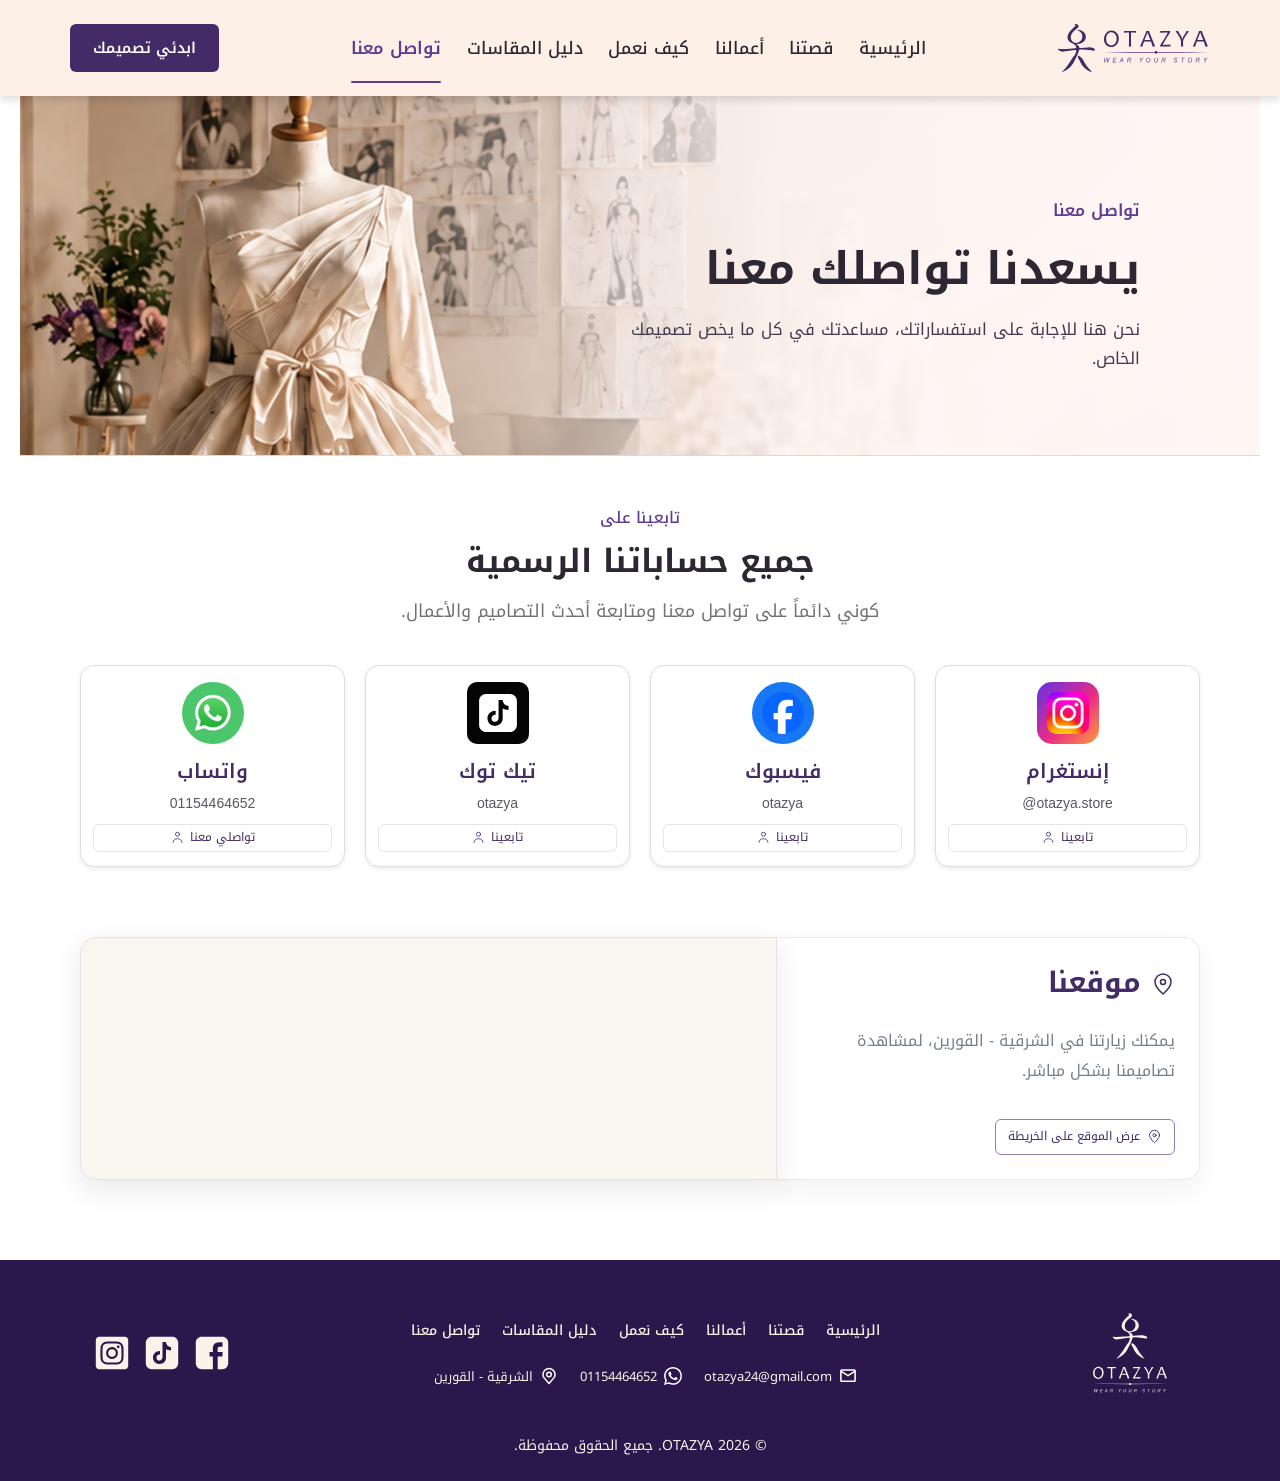
==== contact.html @ 088caf6a "Initial commit: add OTAZYA website Co-authored-by: Copilot <223556219+Copilot@users.noreply.github.c" ====
<!doctype html>
<html lang="ar" dir="rtl">
  <head>
    <meta charset="UTF-8" />
    <meta name="viewport" content="width=device-width, initial-scale=1.0" />
    <meta
      name="description"
      content="تواصلي مع OTAZYA للاستفسار عن التصميمات والخدمات ومتابعة أحدث أعمالنا."
    />
    <meta name="theme-color" content="#fdf0e7" />
    <title>OTAZYA | تواصل معنا</title>
    <link rel="preconnect" href="https://fonts.googleapis.com" />
    <link rel="preconnect" href="https://fonts.gstatic.com" crossorigin />
    <link
      href="https://fonts.googleapis.com/css2?family=Italiana&family=Noto+Kufi+Arabic:wght@300;400;500;600;700&display=swap"
      rel="stylesheet"
    />
    <link rel="stylesheet" href="CSS/style.css" />
    <link rel="stylesheet" href="CSS/contact.css" />
    <script src="JS/contact.js" defer></script>
  </head>
  <body class="contact-page">
    <header class="site-header">
      <a class="brand" href="index.html" aria-label="OTAZYA — الصفحة الرئيسية">
        <img src="assets/logo/Logo%20Navbar.svg" alt="OTAZYA" />
      </a>

      <button
        class="menu-toggle"
        type="button"
        aria-expanded="false"
        aria-controls="primary-navigation"
        aria-label="فتح القائمة"
      >
        <span></span><span></span><span></span>
      </button>

      <nav class="primary-navigation" id="primary-navigation" aria-label="القائمة الرئيسية">
        <a href="index.html">الرئيسية</a>
        <a href="index.html#story">قصتنا</a>
        <a href="index.html#works">أعمالنا</a>
        <a href="index.html#how-it-works">كيف نعمل</a>
        <a href="index.html#size-guide">دليل المقاسات</a>
        <a class="active" href="contact.html" aria-current="page">تواصل معنا</a>
      </nav>

      <a
        class="button button-primary header-cta"
        href="https://wa.me/message/CCJFLQ67XYCAJ1"
        target="_blank"
        rel="noopener noreferrer"
      >ابدئي تصميمك</a>
    </header>

    <main>
      <section class="contact-hero" aria-labelledby="contact-title">
        <img class="contact-hero-image" src="assets/images/hero2.png" alt="" />
        <div class="contact-hero-overlay"></div>
        <div class="content-wrap contact-hero-content">
          <p class="eyebrow">تواصل معنا</p>
          <h1 id="contact-title">يسعدنا تواصلك معنا</h1>
          <p>نحن هنا للإجابة على استفساراتك، مساعدتك في كل ما يخص تصميمك الخاص.</p>
        </div>
      </section>

      <section class="social-contact section-pad" aria-labelledby="social-title">
        <div class="content-wrap">
          <div class="center-heading">
            <p class="eyebrow">تابعينا على</p>
            <h2 id="social-title">جميع حساباتنا الرسمية</h2>
            <p class="section-subtitle">كوني دائماً على تواصل معنا ومتابعة أحدث التصاميم والأعمال.</p>
          </div>

          <div class="social-card-grid">
            <article class="social-card">
              <span class="social-card-icon social-icon-instagram" aria-hidden="true">
                <img src="assets/icons/inst.svg" alt="" />
              </span>
              <h3>إنستغرام</h3>
              <p dir="ltr">@otazya.store</p>
              <a href="https://www.instagram.com/otazya.store/" target="_blank" rel="noopener noreferrer">
                تابعينا
                <svg class="contact-action-icon" viewBox="0 0 16 16" aria-hidden="true">
                  <circle cx="8" cy="4" r="2.5" />
                  <path d="M2.5 14c.3-3 2.4-4.5 5.5-4.5s5.2 1.5 5.5 4.5" />
                </svg>
              </a>
            </article>

            <article class="social-card">
              <span class="social-card-icon social-icon-facebook" aria-hidden="true">
                <img src="assets/icons/face.svg" alt="" />
              </span>
              <h3>فيسبوك</h3>
              <p dir="ltr">otazya</p>
              <a href="https://www.facebook.com/otazya.store" target="_blank" rel="noopener noreferrer">
                تابعينا
                <svg class="contact-action-icon" viewBox="0 0 16 16" aria-hidden="true">
                  <circle cx="8" cy="4" r="2.5" />
                  <path d="M2.5 14c.3-3 2.4-4.5 5.5-4.5s5.2 1.5 5.5 4.5" />
                </svg>
              </a>
            </article>

            <article class="social-card">
              <span class="social-card-icon social-icon-tiktok" aria-hidden="true">
                <img src="assets/icons/tiktok.svg" alt="" />
              </span>
              <h3>تيك توك</h3>
              <p dir="ltr">otazya</p>
              <a href="https://www.tiktok.com/@otazya" target="_blank" rel="noopener noreferrer">
                تابعينا
                <svg class="contact-action-icon" viewBox="0 0 16 16" aria-hidden="true">
                  <circle cx="8" cy="4" r="2.5" />
                  <path d="M2.5 14c.3-3 2.4-4.5 5.5-4.5s5.2 1.5 5.5 4.5" />
                </svg>
              </a>
            </article>

            <article class="social-card">
              <span class="social-card-icon social-icon-whatsapp" aria-hidden="true">
                <img src="assets/icons/whats.svg" alt="" />
              </span>
              <h3>واتساب</h3>
              <p dir="ltr">01154464652</p>
              <a href="https://wa.me/message/CCJFLQ67XYCAJ1" target="_blank" rel="noopener noreferrer">
                تواصلي معنا
                <svg class="contact-action-icon" viewBox="0 0 16 16" aria-hidden="true">
                  <circle cx="8" cy="4" r="2.5" />
                  <path d="M2.5 14c.3-3 2.4-4.5 5.5-4.5s5.2 1.5 5.5 4.5" />
                </svg>
              </a>
            </article>
          </div>
        </div>
      </section>

      <section class="location-section" aria-labelledby="location-title">
        <div class="content-wrap location-layout">
          <div class="map-preview">
            <iframe
              src="https://maps.google.com/maps?q=30.611812%2C31.743281&t=&z=16&ie=UTF8&iwloc=A&output=embed"
              title="خريطة Google لموقع OTAZYA في الشرقية - القورين"
              loading="lazy"
              referrerpolicy="no-referrer-when-downgrade"
              allowfullscreen
            ></iframe>
          </div>
          <div class="location-card">
            <h2 id="location-title">
              <svg class="location-pin" viewBox="0 0 24 24" aria-hidden="true">
                <path d="M20 10c0 5-8 12-8 12S4 15 4 10a8 8 0 1 1 16 0Z" />
                <circle cx="12" cy="10" r="2.5" />
              </svg>
              موقعنا
            </h2>
            <p>يمكنك زيارتنا في الشرقية - القورين، لمشاهدة تصاميمنا بشكل مباشر.</p>
            <a
              class="button button-outline"
              href="https://www.google.com/maps/search/?api=1&query=OTAZYA%2C%20El-Qurein%2C%20Egypt%2C%2044667"
              target="_blank"
              rel="noopener noreferrer"
            >
              <svg class="location-pin" viewBox="0 0 24 24" aria-hidden="true">
                <path d="M20 10c0 5-8 12-8 12S4 15 4 10a8 8 0 1 1 16 0Z" />
                <circle cx="12" cy="10" r="2.5" />
              </svg>
              عرض الموقع على الخريطة
            </a>
          </div>
        </div>
      </section>
    </main>

    <footer class="site-footer">
      <div class="content-wrap">
        <div class="footer-main">
          <div class="social-links" aria-label="حسابات التواصل الاجتماعي">
            <a href="https://www.facebook.com/otazya.store" target="_blank" rel="noopener noreferrer" aria-label="Facebook">
              <img src="assets/icons/facebook.svg" alt="" />
            </a>
            <a href="https://www.tiktok.com/@otazya" target="_blank" rel="noopener noreferrer" aria-label="TikTok">
              <img src="assets/icons/tiktok.svg" alt="" />
            </a>
            <a href="https://www.instagram.com/otazya.store/" target="_blank" rel="noopener noreferrer" aria-label="Instagram">
              <img src="assets/icons/instagram.svg" alt="" />
            </a>
          </div>
          <div class="footer-center">
            <nav class="footer-navigation" aria-label="روابط تذييل الصفحة">
              <a href="index.html">الرئيسية</a>
              <a href="index.html#story">قصتنا</a>
              <a href="index.html#works">أعمالنا</a>
              <a href="index.html#how-it-works">كيف نعمل</a>
              <a href="index.html#size-guide">دليل المقاسات</a>
              <a href="contact.html">تواصل معنا</a>
            </nav>
            <div class="contact-details">
              <a href="https://mail.google.com/mail/?view=cm&amp;fs=1&amp;to=otazya24@gmail.com" target="_blank" rel="noopener noreferrer"><img src="assets/icons/gmail.svg" alt="" />otazya24@gmail.com</a>
              <a href="https://wa.me/message/CCJFLQ67XYCAJ1" target="_blank" rel="noopener noreferrer">
                <img src="assets/icons/whatsapp.svg" alt="" />01154464652
              </a>
              <a
                href="https://www.google.com/maps/search/?api=1&query=OTAZYA%2C%20El-Qurein%2C%20Egypt%2C%2044667"
                target="_blank"
                rel="noopener noreferrer"
              >
                <img src="assets/icons/location.svg" alt="" />الشرقية - القورين
              </a>
            </div>
          </div>
          <a class="footer-brand" href="index.html" aria-label="OTAZYA — العودة للرئيسية">
            <img src="assets/logo/Logo%20Footer.svg" alt="OTAZYA" />
          </a>
        </div>
        <p class="copyright">© 2026 OTAZYA. جميع الحقوق محفوظة.</p>
      </div>
    </footer>
  </body>
</html>
---- CSS/style.css ----
:root {
  font-family: "Noto Kufi Arabic", sans-serif;
  color: #2d2633;
  background: #f8f5f1;
  font-synthesis: none;
  text-rendering: optimizeLegibility;
  -webkit-font-smoothing: antialiased;
  --purple: #422b67;
  --purple-light: #603b93;
  --lavender: #957eac;
  --ink: #2d2633;
  --cream: #fdf0e7;
  --muted: #64748b;
}

* {
  box-sizing: border-box;
}
  transition: color 160ms ease;

html {
  scroll-behavior: smooth;
  scroll-padding-top: 100px;
}

body {
  min-width: 320px;
  margin: 0;
  overflow-x: hidden;
}

body,
input,
textarea {
  font-family: "Noto Kufi Arabic", sans-serif;
}

button,
a {
  -webkit-tap-highlight-color: transparent;
}

a {
  color: inherit;
  text-decoration: none;
  transition: color 160ms ease;
}

img {
  display: block;
  max-width: 100%;
}

button {
  color: inherit;
}

.content-wrap {
  width: calc(100% - 160px);
  margin-inline: auto;
}

.section-pad {
  padding-block: 76px;
}

.site-header {
  position: sticky;
  z-index: 20;
  top: 0;
  display: flex;
  min-height: 96px;
  align-items: center;
  justify-content: space-between;
  gap: 24px;
  padding: 12px 80px;
  background: #fdf0e7;
  box-shadow: 0 4px 8px rgb(0 0 0 / 13%);
}

.brand {
  flex: 0 0 152px;
}

.brand img {
  width: 152px;
  max-height: 72px;
}

.primary-navigation {
  display: flex;
  flex: 1;
  align-items: center;
  justify-content: center;
  direction: rtl;
  gap: clamp(14px, 2vw, 32px);
}

.primary-navigation a,
.footer-navigation a {
  white-space: nowrap;
  font-size: clamp(14px, 1.35vw, 20px);
  font-weight: 500;
}

.primary-navigation a {
  position: relative;
  display: inline-flex;
  align-items: center;
  padding-block: 10px;
  transition: color 160ms ease;
}

.primary-navigation a:hover,
.primary-navigation a.active {
  color: var(--purple-light);
}

.primary-navigation a.active {
  font-weight: 600;
}

.primary-navigation a::after {
  position: absolute;
  right: 0;
  bottom: -8px;
  left: 0;
  height: 2px;
  border-radius: 999px;
  background: var(--purple-light);
  content: "";
  transform: scaleX(0);
  transform-origin: right;
  transition: transform 180ms ease;
}

.primary-navigation a.active::after,
.primary-navigation a:hover::after,
.primary-navigation a:focus-visible::after {
  transform: scaleX(1);
}

.button {
  display: inline-flex;
  min-height: 48px;
  align-items: center;
  justify-content: center;
  gap: 9px;
  border: 1px solid transparent;
  border-radius: 6px;
  padding: 10px 22px;
  font-size: clamp(15px, 1.1vw, 16px);
  font-weight: 600;
  line-height: 1.6;
  text-align: center;
  text-decoration: none;
  transition: background-color 160ms ease, color 160ms ease, transform 160ms ease, box-shadow 160ms ease;
  cursor: pointer;
}

.button:hover {
  transform: translateY(-1px);
  box-shadow: 0 4px 10px rgb(45 38 51 / 14%);
}

.button:active {
  transform: translateY(0) scale(0.98);
  box-shadow: none;
}

.button:focus-visible,
a:focus-visible,
button:focus-visible,
input:focus-visible,
textarea:focus-visible {
  outline: 3px solid #c4a8e1;
  outline-offset: 3px;
}

.button-primary {
  color: #fff;
  background: var(--purple);
}

.button-primary:hover {
  background: #563982;
}

.button-light {
  border-color: rgb(140 140 140 / 28%);
  color: var(--purple);
  background: #fff;
  box-shadow: 0 2px 5px rgb(0 0 0 / 16%);
}

.button-outline {
  border-color: var(--lavender);
  color: var(--purple);
  background: transparent;
}

.button-outline img {
  width: 22px;
  height: 22px;
  transform: rotate(180deg);
}

.button-accent {
  color: #fff;
  background: var(--purple-light);
}

.button-accent img {
  width: 24px;
  height: 24px;
}

.button-light:hover {
  border-color: var(--lavender);
  background: var(--cream);
}

.button-outline img {
  width: 22px;
  height: 22px;
  flex: 0 0 22px;
  transform: none;
  transition: transform 160ms ease;
}

.button-outline:hover {
  border-color: var(--purple);
  color: var(--purple);
  background: rgb(66 43 103 / 8%);
}

.button-outline:hover img {
  transform: translateX(-3px);
}

.button-accent:hover {
  background: var(--purple);
}

.primary-navigation a:hover,
.primary-navigation a:focus-visible {
  color: var(--purple-light);
}

.footer-navigation a:hover,
.footer-navigation a:focus-visible {
  color: #d9c3f3;
}

.social-links a {
  transition: opacity 160ms ease, transform 160ms ease;
}

.social-links a:hover {
  opacity: 0.78;
  transform: translateY(-2px);
}

.header-cta {
  flex-shrink: 0;
  white-space: nowrap;
}

.menu-toggle {
  display: none;
}

.hero {
  position: relative;
  display: flex;
  min-height: min(48.6vw, calc(100svh - 96px));
  align-items: center;
  overflow: hidden;
  border-bottom: 1px solid #bcacc2;
}

.hero-image,
.hero-overlay,
.design-cta > img,
.design-cta-overlay {
  position: absolute;
  inset: 0;
  width: 100%;
  height: 100%;
}

.hero-image {
  object-fit: cover;
  object-position: center;
}

.hero-overlay {
  background: linear-gradient(to left, rgb(255 248 248 / 90%) 0%, rgb(255 255 255 / 66%) 30%, rgb(255 242 242 / 9%) 42%, transparent 50%);
}

.hero-content {
  position: relative;
  z-index: 1;
  width: calc(100% - 160px);
  margin-inline: auto;
  padding-block: 64px;
  text-align: right;
}

.hero-brand {
  display: flex;
  width: fit-content;
  flex-direction: column;
  align-items: flex-start;
  gap: 8px;
  margin-bottom: 38px;
}

.hero-brand-name {
  margin: 0;
  color: var(--purple);
  font-family: "Italiana", serif;
  font-size: clamp(56px, 5.2vw, 90px);
  line-height: 1;
}

.hero-tagline {
  margin: 0;
  color: var(--lavender);
  font-family: "Italiana", serif;
  font-size: clamp(15px, 1.25vw, 21px);
  letter-spacing: 6px;
}

.hero-brand img {
  width: 144px;
  margin-top: 6px;
}

.hero h1,
.section-heading h2,
.center-heading h2,
.design-cta h2 {
  margin: 0;
  font-size: clamp(30px, 3.2vw, 56px);
  font-weight: 700;
  line-height: 1.55;
}

.hero h1 {
  max-width: none;
  margin-bottom: 14px;
}

.hero-description {
  max-width: 900px;
  margin: 0 0 32px;
  color: var(--purple);
  font-size: clamp(17px, 1.2vw, 22px);
  font-weight: 500;
  line-height: 1.9;
}

.hero-actions {
  display: flex;
  flex-wrap: wrap;
  justify-content: flex-start;
  direction: rtl;
  gap: 20px;
}

.hero-actions .button-primary {
  order: 0;
  flex-direction: row;
  direction: ltr;
}

.hero-actions .button-primary span {
  direction: rtl;
}

.hero-actions .button-light {
  order: 1;
}

.hero-actions .button-primary img {
  width: 24px;
  height: 24px;
}

.story-section {
  background: var(--cream);
}

.story-layout {
  display: flex;
  flex-direction: row-reverse;
  align-items: center;
  gap: clamp(32px, 3vw, 52px);
}

.story-image {
  width: min(32%, 466px);
  max-height: 449px;
  flex-shrink: 0;
  border: 1px solid rgb(255 255 255 / 45%);
  border-radius: 4px;
  object-fit: cover;
}

.story-copy {
  flex: 1;
  text-align: right;
}

.eyebrow {
  margin: 0 0 5px;
  color: var(--purple-light);
  font-size: clamp(18px, 1.2vw, 22px);
  font-weight: 500;
}

.story-copy h2 {
  margin: 0 0 16px;
  font-size: clamp(30px, 2.7vw, 44px);
  line-height: 1.5;
}

.story-description {
  margin: 0;
  color: rgb(45 38 51 / 72%);
  font-size: clamp(16px, 1.25vw, 21px);
  line-height: 2;
}

.pillars {
  display: flex;
  flex-wrap: wrap;
  justify-content: flex-start;
  flex-direction: row;
  direction: rtl;
  gap: clamp(18px, 2vw, 32px);
  margin-top: 28px;
}

.pillar {
  display: flex;
  min-width: 0;
  flex: 1 1 0;
  flex-direction: column;
  align-items: center;
  gap: 8px;
  text-align: center;
}

.pillar-icon {
  display: grid;
  width: 56px;
  height: 56px;
  place-items: center;
  border: 1px solid rgb(45 38 51 / 18%);
  border-radius: 50%;
}

.pillar-icon img {
  width: 32px;
  height: 32px;
  object-fit: contain;
}

.pillar h3 {
  margin: 0;
  font-size: clamp(16px, 1.1vw, 18px);
  font-weight: 600;
  white-space: nowrap;
}

.pillar p {
  max-width: 220px;
  margin: 0;
  color: #726c71;
  font-size: clamp(13px, 0.95vw, 15px);
  line-height: 1.7;
  text-wrap: balance;
}

.section-heading {
  display: flex;
  align-items: flex-end;
  justify-content: space-between;
  gap: 24px;
}

.section-heading h2 {
  font-size: clamp(26px, 3.3vw, 40px);
}

.section-subtitle {
  margin: 4px 0 0;
  color: rgb(45 38 51 / 66%);
  font-size: clamp(15px, 1.8vw, 22px);
  line-height: 1.8;
}

.works-heading {
  flex-direction: row-reverse;
  margin-bottom: 36px;
  border-bottom: 1px solid var(--purple);
  padding-bottom: 26px;
}

.works-heading > div,
.size-heading > div,
.reviews-heading > div {
  text-align: right;
}

.portfolio-grid {
  display: grid;
  grid-template-columns: repeat(6, minmax(0, 1fr));
  gap: 20px;
}

.portfolio-card {
  aspect-ratio: 193 / 207;
  overflow: hidden;
  border: 1px solid #bcacc2;
  border-radius: 4px;
  background: #eee7e7;
}

.portfolio-card img {
  width: 100%;
  height: 100%;
  object-fit: cover;
  transition: transform 250ms ease;
}

.portfolio-card:hover img {
  transform: scale(1.04);
}

.center-heading {
  margin-bottom: 36px;
  text-align: center;
}

.center-heading h2 {
  font-size: clamp(22px, 2.5vw, 30px);
}

.process-section {
  border-block: 1px solid #c2c2c3;
  background: rgb(253 240 231 / 61%);
}

.process-grid {
  display: grid;
  grid-template-columns: repeat(4, minmax(0, 1fr));
  gap: 24px;
}

.process-card {
  position: relative;
  display: flex;
  min-height: 245px;
  flex-direction: column;
  align-items: center;
  gap: 14px;
  padding: 38px 22px 28px;
  text-align: center;
}

.process-card > img {
  width: 48px;
  height: 48px;
  margin-top: 8px;
  object-fit: contain;
}

.step-number {
  position: absolute;
  top: 8px;
  right: 12px;
  color: var(--purple);
  font-family: "Liberation Mono", monospace;
  font-size: 23px;
  font-weight: 700;
}

.process-card h3 {
  margin: 0;
  font-size: 20px;
  font-weight: 600;
}

.process-card p {
  margin: 0;
  color: rgb(45 38 51 / 65%);
  font-size: clamp(14px, 0.95vw, 16px);
  line-height: 1.9;
}

.size-heading {
  flex-direction: row-reverse;
  align-items: center;
  margin-bottom: 38px;
}

.size-heading .section-subtitle {
  font-size: clamp(15px, 1.8vw, 21px);
}

.size-heading .button img {
  width: 18px;
  height: 18px;
}

.size-layout {
  display: flex;
  flex-direction: row-reverse;
  align-items: center;
  gap: 24px;
}

.table-scroll {
  min-width: 0;
  flex: 1;
  overflow-x: auto;
  border: 1px solid #cbd5e1;
  border-radius: 8px;
  background: #fff;
  box-shadow: 0 1px 2px rgb(0 0 0 / 5%);
}

.size-table {
  width: 100%;
  border-collapse: collapse;
  table-layout: fixed;
  text-align: center;
}

.size-table thead {
  color: #fff;
  background: var(--lavender);
}

.size-table th,
.size-table td {
  padding: 12px 14px;
}

.size-table thead th {
  font-size: 17px;
  font-weight: 500;
}

.size-table tbody tr + tr {
  border-top: 1px solid var(--lavender);
}

.size-table tbody th {
  color: var(--ink);
  font-size: 17px;
  font-weight: 700;
}

.size-table tbody td {
  color: #475569;
  font-size: 15px;
  direction: ltr;
  unicode-bidi: isolate;
}

.measurement-guide {
  display: flex;
  width: min(34%, 420px);
  min-width: 280px;
  flex-shrink: 0;
  flex-direction: column;
  align-items: center;
  gap: 18px;
  margin: 0;
  text-align: center;
}

.measurement-guide figcaption {
  font-size: clamp(20px, 2vw, 28px);
  font-weight: 500;
}

.measurement-diagram {
  position: relative;
  width: 300px;
  height: 456px;
  flex: 0 0 auto;
  direction: ltr;
  color: #2d2633;
  font-family: Arial, sans-serif;
  font-size: 9px;
}

.measurement-diagram > img {
  position: absolute;
  top: 0;
  left: 58px;
  width: 180px;
  height: 456px;
  max-width: none;
  object-fit: fill;
}

.measurement-length {
  position: absolute;
  top: 0;
  bottom: 0;
  left: 0;
  width: 52px;
}

.measurement-length-text {
  position: absolute;
  top: 50%;
  left: 0;
  font-size: 11px;
  transform: translateY(-50%);
}

.measurement-length-line {
  position: absolute;
  top: 0;
  bottom: 0;
  left: 42px;
  border-left: 1px dotted #555;
}

.measurement-length-line::before,
.measurement-length-line::after {
  position: absolute;
  left: -4px;
  width: 0;
  height: 0;
  border-right: 4px solid transparent;
  border-left: 4px solid transparent;
  content: "";
}

.measurement-length-line::before {
  top: -1px;
  border-bottom: 5px solid #555;
}

.measurement-length-line::after {
  bottom: -1px;
  border-top: 5px solid #555;
}

.measurement-label {
  position: absolute;
  left: 232px;
  padding: 1px 2px;
  background: #f8f5f1;
  line-height: 1.2;
}

.measurement-label-shoulder {
  top: 22%;
}

.measurement-label-bust {
  top: 33%;
}

.measurement-label-waist {
  top: 42%;
}

.measurement-label-hips {
  top: 54%;
}

.design-cta {
  position: relative;
  display: grid;
  min-height: 260px;
  place-items: center;
  overflow: hidden;
  text-align: right;
}

.design-cta > img {
  object-fit: cover;
  object-position: right center;
}

.design-cta-overlay {
  background: linear-gradient(to left, rgb(235 227 218 / 92%) 0%, rgb(236 228 217 / 84%) 30%, rgb(235 227 220 / 40%) 42%, transparent 50%);
}

.design-cta-content {
  position: relative;
  z-index: 1;
  display: flex;
  flex-direction: column;
  width: calc(100% - 160px);
  align-items: flex-start;
  gap: 10px;
  margin-inline: auto;
  padding-block: 42px;
}

.design-cta h2 {
  color: var(--purple);
  font-size: clamp(26px, 3.5vw, 40px);
}

.design-cta-content > p {
  margin: 0 0 6px;
  color: #475569;
  font-size: 15px;
}

.design-cta-content small {
  color: #64748b;
  font-size: 12px;
}

.reviews-heading {
  margin-bottom: 30px;
}

.reviews-heading .eyebrow,
.reviews-heading .section-subtitle {
  color: #64748b;
}

.reviews-heading h2 {
  font-size: clamp(25px, 3vw, 32px);
}

.reviews-grid {
  display: flex;
  overflow-x: auto;
  gap: 20px;
  margin-bottom: 40px;
  padding-bottom: 8px;
  scroll-snap-type: x mandatory;
  scrollbar-color: var(--lavender) transparent;
  scrollbar-width: thin;
}

.reviews-grid:empty {
  display: none;
}

.review-card {
  display: flex;
  min-height: 200px;
  flex: 0 0 clamp(260px, 31%, 360px);
  flex-direction: column;
  gap: 12px;
  border: 1px solid #e2e8f0;
  border-radius: 8px;
  padding: 16px;
  background: #f8fafc;
  scroll-snap-align: start;
}

.review-stars {
  align-self: flex-start;
  color: #d59d35;
  font-size: clamp(19px, 1.1vw, 21px);
  letter-spacing: 2px;
  line-height: 1;
  direction: rtl;
  unicode-bidi: isolate;
}

.review-card > p {
  flex: 1;
  margin: 0;
  color: #334155;
  font-size: clamp(14px, 0.95vw, 16px);
  line-height: 1.9;
  text-align: right;
}

.review-author {
  display: flex;
  align-items: flex-start;
  gap: 9px;
  border-top: 1px solid #e2e8f0;
  padding-top: 10px;
}

.review-author > span {
  display: grid;
  width: 28px;
  height: 28px;
  place-items: center;
  border-radius: 50%;
  color: #334155;
  background: #cbd5e1;
  font-size: 13px;
}

.review-author > div {
  min-width: 0;
  text-align: right;
}

.review-author strong {
  display: block;
  font-size: 13px;
  font-weight: 500;
}

.review-author small {
  display: block;
  overflow: hidden;
  color: #64748b;
  font-size: 11px;
  text-overflow: ellipsis;
  white-space: nowrap;
  direction: ltr;
  text-align: right;
}

.review-form {
  display: flex;
  flex-direction: column;
  align-items: center;
  gap: 20px;
  border: 1px solid #d4d4d4;
  border-radius: 16px;
  padding: 28px 20px;
  background: rgb(253 242 233 / 29%);
}

.review-form h3 {
  align-self: flex-start;
  margin: 0;
  color: #1e293b;
  font-size: 17px;
}

.rating-field {
  width: min(100%, 800px);
  margin: 0;
  border: 0;
  padding: 0;
}

.rating-picker {
  display: flex;
  justify-content: flex-start;
  gap: 4px;
  direction: rtl;
}

.rating-star {
  border: 0;
  padding: 0 2px;
  color: #cbd5e1;
  background: transparent;
  font-size: 29px;
  line-height: 1;
  cursor: pointer;
}

.rating-star.is-selected,
.rating-star:hover {
  color: #e2aa43;
}

.form-fields {
  display: flex;
  width: min(100%, 800px);
  flex-direction: column;
  gap: 14px;
}

.form-row {
  display: flex;
  flex-wrap: wrap;
  gap: 14px;
}

.form-fields input,
.form-fields textarea {
  min-width: 0;
  border: 1px solid #cbd5e1;
  border-radius: 4px;
  padding: 10px 12px;
  color: #334155;
  background: #fff;
  font-size: 15px;
  text-align: right;
}

.form-row input {
  flex: 1 1 220px;
}

.form-fields textarea {
  width: 100%;
  resize: vertical;
}

.form-fields input::placeholder,
.form-fields textarea::placeholder {
  color: #6b7280;
}

.submit-review {
  width: 100%;
}

.form-status {
  min-height: 1.5em;
  margin: 0;
  color: var(--purple);
  font-size: 13px;
  text-align: center;
}

.form-status.error {
  color: #a52222;
}

.instagram-section {
  border-block: 1px solid #e2e8f0;
  background: #f8fafc;
  text-align: center;
}

.instagram-section .center-heading {
  margin-bottom: 22px;
}

.instagram-section .center-heading h2 {
  font-size: 20px;
}

.instagram-section .center-heading p {
  margin: 4px 0 0;
  color: #64748b;
  font-size: 15px;
}

.instagram-section .center-heading a {
  color: var(--purple-light);
}

.instagram-section .center-heading a:hover,
.instagram-section .center-heading a:focus-visible {
  color: var(--purple);
}

.instagram-grid {
  display: grid;
  grid-template-columns: repeat(6, minmax(0, 1fr));
  gap: 12px;
}

.instagram-card {
  aspect-ratio: 1;
  overflow: hidden;
  border: 1px solid #cbd5e1;
  border-radius: 4px;
}

.instagram-card img {
  width: 100%;
  height: 100%;
  object-fit: cover;
  transition: transform 250ms ease;
}

.instagram-card:hover img {
  transform: scale(1.04);
}

.instagram-follow {
  margin-top: 24px;
}

.site-footer {
  padding-block: 48px 22px;
  color: #fdf2e9;
  background: #2b174c;
}

.footer-main {
  display: flex;
  flex-direction: row-reverse;
  align-items: center;
  justify-content: space-between;
  gap: 30px;
}

.social-links {
  display: flex;
  flex: 0 0 150px;
  align-items: center;
  gap: 14px;
}

.social-links a {
  display: grid;
  width: 36px;
  height: 36px;
  place-items: center;
}

.social-links img {
  width: 100%;
  height: 100%;
  object-fit: contain;
}

.footer-center {
  display: flex;
  flex: 1;
  flex-direction: column;
  align-items: center;
  gap: 20px;
}

.footer-navigation,
.contact-details {
  display: flex;
  flex-wrap: wrap;
  align-items: center;
  justify-content: center;
  gap: 12px 22px;
}

.footer-navigation a {
  font-size: clamp(14px, 1vw, 16px);
}

.contact-details {
  gap: 14px 22px;
  font-size: clamp(13px, 0.9vw, 15px);
}

.contact-details a,
.contact-details > span {
  display: inline-flex;
  align-items: center;
  gap: 7px;
}

.contact-details img {
  width: 18px;
  height: 18px;
  flex: 0 0 18px;
  object-fit: contain;
  transition: transform 180ms ease;
}

.contact-details a {
  transition: color 180ms ease, transform 180ms ease;
}

.contact-details a:hover {
  color: #d9c3f3;
  transform: translateY(-2px);
}

.contact-details a:hover img {
  transform: scale(1.12);
}

.footer-brand {
  display: block;
  flex: 0 0 140px;
}

.footer-brand img {
  width: 140px;
  max-height: 90px;
  object-fit: contain;
}

.copyright {
  margin: 34px 0 0;
  font-size: 14px;
  text-align: center;
}

.visually-hidden {
  position: absolute;
  width: 1px;
  height: 1px;
  overflow: hidden;
  clip: rect(0, 0, 0, 0);
  white-space: nowrap;
  clip-path: inset(50%);
}

.contact-page {
  background: #f5f0eb;
}

.contact-hero {
  display: flex;
  align-items: center;
  max-width: 1240px;
  min-height: 430px;
  margin: 0 auto;
  gap: 30px;
  padding: 18px 40px 0;
}

.contact-hero-image-wrap {
  flex: 1 1 55%;
  min-height: 430px;
  overflow: hidden;
}

.contact-hero-image {
  width: 100%;
  height: 100%;
  object-fit: cover;
  object-position: center;
  filter: saturate(0.9);
}

.contact-hero-copy {
  flex: 1 1 45%;
  padding: 10px 0;
  text-align: right;
}

.contact-page-label {
  margin: 0 0 12px;
  color: var(--purple-light);
  font-size: clamp(18px, 1.2vw, 22px);
  font-weight: 500;
}

.contact-hero-copy h1 {
  margin: 0 0 16px;
  color: var(--purple);
  font-size: clamp(32px, 4vw, 62px);
  font-weight: 700;
  line-height: 1.45;
}

.contact-hero-copy p:last-child {
  margin: 0;
  color: rgba(45, 38, 51, 0.78);
  font-size: clamp(15px, 1.2vw, 18px);
  line-height: 2;
}

.contact-section {
  padding: 28px 0 14px;
  background: #f5f0eb;
}

.contact-wrap {
  max-width: 1240px;
}

.contact-header {
  margin: 0 auto 28px;
  max-width: 760px;
  text-align: center;
}

.contact-header .eyebrow {
  margin-bottom: 10px;
  font-size: clamp(18px, 1.2vw, 22px);
}

.contact-header h2 {
  margin: 0;
  color: var(--purple);
  font-size: clamp(28px, 2.7vw, 48px);
  font-weight: 700;
  line-height: 1.4;
}

.contact-header p:last-child {
  margin: 10px auto 0;
  max-width: 720px;
  color: rgba(45, 38, 51, 0.7);
  font-size: clamp(15px, 1.1vw, 18px);
  line-height: 2;
}

.contact-cards {
  display: grid;
  grid-template-columns: repeat(4, minmax(0, 1fr));
  gap: 28px;
  justify-items: center;
}

.contact-card {
  display: flex;
  width: min(100%, 220px);
  min-height: 210px;
  flex-direction: column;
  align-items: center;
  justify-content: center;
  gap: 12px;
  border: 1px solid #d8d2d0;
  border-radius: 16px;
  background: rgba(255, 255, 255, 0.56);
  padding: 18px 14px;
  text-align: center;
  color: var(--purple);
  box-shadow: 0 0 0 1px rgba(66, 43, 103, 0.02);
  transition: transform 180ms ease, box-shadow 180ms ease;
}

.contact-card:hover {
  transform: translateY(-4px);
  box-shadow: 0 10px 25px rgba(66, 43, 103, 0.12);
}

.contact-icon {
  display: grid;
  width: 88px;
  height: 88px;
  place-items: center;
  border-radius: 18px;
  box-shadow: inset 0 0 0 1px rgba(255, 255, 255, 0.18);
}

.contact-icon img {
  width: 48px;
  height: 48px;
  object-fit: contain;
}

.contact-whatsapp .contact-icon {
  background: linear-gradient(135deg, #d0f0d0, #e8f9ec);
}

.contact-tiktok .contact-icon {
  background: linear-gradient(135deg, #0a0a0a, #1e1e1e);
}

.contact-tiktok .contact-icon img {
  filter: brightness(0) invert(1);
}

.contact-facebook .contact-icon {
  background: linear-gradient(135deg, #1f8ffb, #0b64d8);
}

.contact-instagram .contact-icon {
  background: linear-gradient(135deg, #f9d669, #ea4d6a 35%, #8a36b5 68%, #4a8dff);
}

.contact-name,
.contact-value,
.contact-link {
  display: block;
}

.contact-name {
  font-size: clamp(17px, 1.3vw, 20px);
  font-weight: 700;
}

.contact-value {
  font-size: clamp(14px, 1vw, 16px);
  font-weight: 500;
  color: rgba(45, 38, 51, 0.78);
}

.contact-link {
  margin-top: 2px;
  color: rgba(66, 43, 103, 0.7);
  font-size: 13px;
}

.map-section {
  padding: 18px 0 28px;
  background: #f5f0eb;
}

.location-wrap {
  display: flex;
  align-items: stretch;
  gap: 24px;
  max-width: 1240px;
}

.location-map {
  position: relative;
  flex: 1 1 60%;
  min-height: 280px;
  overflow: hidden;
  border: 1px solid rgba(66, 43, 103, 0.12);
  border-radius: 18px;
  background:
    linear-gradient(90deg, rgba(26, 29, 31, 0.06) 0 2%, transparent 2% 100%),
    linear-gradient(rgba(26, 29, 31, 0.06) 0 2%, transparent 2% 100%),
    linear-gradient(180deg, rgba(120, 194, 122, 0.22), rgba(255, 255, 255, 0.03)),
    #dfe9de;
  background-size: 26px 26px, 26px 26px, auto, auto;
}

.location-map::before,
.location-map::after {
  position: absolute;
  content: "";
  border-radius: 999px;
  opacity: 0.9;
}

.location-map::before {
  inset: 16% 18% auto auto;
  width: 54%;
  height: 42%;
  border: 3px solid rgba(45, 38, 51, 0.15);
  border-left: none;
  border-bottom: none;
}

.location-map::after {
  inset: auto auto 18% 16%;
  width: 34%;
  height: 56%;
  border: 3px solid rgba(45, 38, 51, 0.12);
  border-right: none;
  border-top: none;
}

.map-label {
  position: absolute;
  right: 30%;
  top: 17%;
  padding: 10px 18px;
  border-radius: 12px;
  background: rgba(66, 43, 103, 0.9);
  color: #fff;
  font-weight: 700;
  font-size: 18px;
  letter-spacing: 0.5px;
}

.map-pin {
  position: absolute;
  top: 50%;
  left: 50%;
  z-index: 1;
  width: 42px;
  height: 42px;
  border-radius: 50% 50% 50% 0;
  background: var(--purple);
  transform: translate(-50%, -75%) rotate(-45deg);
  box-shadow: 0 10px 20px rgba(66, 43, 103, 0.25);
}

.map-pin span {
  position: absolute;
  inset: 8px;
  border-radius: 50%;
  background: rgba(255, 255, 255, 0.9);
}

.location-card {
  display: flex;
  flex: 0 0 360px;
  flex-direction: column;
  justify-content: center;
  gap: 16px;
  border: 1px solid rgba(66, 43, 103, 0.12);
  border-radius: 18px;
  background: rgba(255, 255, 255, 0.76);
  padding: 24px 20px;
  text-align: right;
}

.location-card h3 {
  margin: 0;
  color: var(--purple);
  font-size: clamp(28px, 2.4vw, 40px);
}

.location-card p {
  margin: 0;
  color: rgba(45, 38, 51, 0.72);
  font-size: 17px;
  line-height: 2;
}

.location-address {
  display: flex;
  align-items: center;
  gap: 10px;
  color: rgba(45, 38, 51, 0.85);
  font-size: 16px;
}

.location-address img {
  width: 18px;
  height: 18px;
  object-fit: contain;
}

@media (max-width: 980px) {
  .contact-hero {
    flex-direction: column;
    padding: 20px 20px 0;
  }

  .contact-hero-image-wrap,
  .contact-hero-copy {
    width: 100%;
    flex-basis: auto;
  }

  .contact-cards {
    grid-template-columns: repeat(2, minmax(0, 1fr));
  }

  .location-wrap {
    flex-direction: column;
  }

  .location-card {
    width: 100%;
    flex-basis: auto;
  }
}

@media (max-width: 640px) {
  .header-cta {
    display: none;
  }

  .contact-cards {
    grid-template-columns: 1fr;
  }

  .contact-card {
    width: min(100%, 300px);
  }

  .location-map {
    min-height: 240px;
  }
}

@media (max-width: 1050px) {
  .content-wrap {
    width: min(100% - 48px, 1280px);
  }

  .hero-content,
  .design-cta-content {
    width: min(100% - 48px, 1280px);
  }

  .site-header {
    gap: 16px;
    padding-inline: 24px;
  }

  .brand {
    flex-basis: 125px;
  }

  .brand img {
    width: 125px;
  }

  .primary-navigation {
    gap: 12px;
  }

  .primary-navigation a {
    font-size: 14px;
  }

  .hero-brand-name {
    font-size: clamp(58px, 6vw, 76px);
  }

  .hero h1 {
    font-size: clamp(32px, 3.8vw, 40px);
  }

  .hero-description {
    font-size: clamp(17px, 1.7vw, 19px);
  }

  .story-copy h2 {
    font-size: clamp(28px, 3.4vw, 36px);
  }

  .story-description {
    font-size: 16px;
  }

  .header-cta {
    padding-inline: 15px;
  }

  .portfolio-grid {
    grid-template-columns: repeat(3, minmax(0, 1fr));
  }

}

@media (min-width: 761px) and (max-width: 1050px) {
  .content-wrap,
  .hero-content,
  .design-cta-content {
    width: calc(100% - 96px);
  }

  .section-pad {
    padding-block: 48px;
  }

  .site-header {
    min-height: 60px;
    gap: 12px;
    padding: 6px 42px;
  }

  .brand,
  .footer-brand {
    flex-basis: 84px;
  }

  .brand img {
    width: 84px;
    max-height: 46px;
  }

  .primary-navigation {
    gap: 10px;
  }

  .primary-navigation a {
    padding-block: 6px;
    font-size: 12px;
  }

  .header-cta {
    min-height: 30px;
    padding: 4px 10px;
    font-size: 11px;
  }

  .button {
    min-height: 34px;
    padding: 6px 13px;
    font-size: 12px;
  }

  .hero {
    min-height: min(48.6vw, calc(100svh - 60px));
  }

  .hero-content {
    padding-block: 30px;
  }

  .hero-brand {
    gap: 3px;
    margin-bottom: 14px;
  }

  .hero-brand-name {
    font-size: 48px;
  }

  .hero-tagline {
    font-size: 11px;
    letter-spacing: 4px;
  }

  .hero h1 {
    max-width: 560px;
    margin-bottom: 5px;
    font-size: 28px;
  }

  .hero-description {
    max-width: 650px;
    margin-bottom: 15px;
    font-size: 14px;
    line-height: 1.7;
  }

  .hero-actions {
    gap: 14px;
  }

  .story-section.section-pad {
    padding-block: 48px;
  }

  .story-layout {
    gap: 24px;
  }

  .story-image {
    width: 37%;
    max-height: none;
    aspect-ratio: 1;
  }

  .eyebrow {
    margin-bottom: 3px;
    font-size: 14px;
  }

  .story-copy h2 {
    margin-bottom: 7px;
    font-size: 26px;
  }

  .story-description {
    font-size: 13px;
    line-height: 1.7;
  }

  .pillars {
    gap: 10px;
    margin-top: 13px;
  }

  .pillar {
    gap: 4px;
  }

  .pillar-icon {
    width: 40px;
    height: 40px;
  }

  .pillar-icon img {
    width: 24px;
    height: 24px;
  }

  .pillar h3 {
    font-size: 14px;
    white-space: normal;
  }

  .pillar p {
    font-size: 12px;
    line-height: 1.6;
  }

  .works-heading {
    margin-bottom: 24px;
    padding-bottom: 18px;
  }

  .section-heading h2 {
    font-size: 26px;
  }

  .section-subtitle {
    font-size: 14px;
  }

  .portfolio-grid {
    grid-template-columns: repeat(6, minmax(0, 1fr));
    gap: 14px;
  }

  .process-section.section-pad {
    padding-block: 40px;
  }

  .size-section.section-pad,
  .reviews-section.section-pad,
  .instagram-section.section-pad {
    padding-block: 48px;
  }

  .center-heading {
    margin-bottom: 24px;
  }

  .center-heading h2 {
    font-size: 22px;
  }

  .process-grid {
    gap: 14px;
  }

  .process-card {
    min-height: 130px;
    gap: 9px;
    padding: 28px 12px 16px;
  }

  .step-number {
    top: 4px;
    right: 8px;
    font-size: 14px;
  }

  .process-card > img {
    width: 32px;
    height: 32px;
    margin-top: 4px;
  }

  .process-card h3 {
    font-size: 14px;
  }

  .process-card p {
    font-size: 10px;
    line-height: 1.6;
  }

  .size-heading {
    margin-bottom: 16px;
  }

  .size-heading .section-subtitle {
    font-size: 13px;
  }

  .size-table th,
  .size-table td {
    padding: 8px 6px;
  }

  .size-table thead th {
    font-size: 12px;
  }

  .size-table tbody th,
  .size-table tbody td {
    font-size: 11px;
  }

  .measurement-guide {
    min-width: 0;
    gap: 8px;
  }

  .measurement-guide figcaption {
    font-size: 14px;
  }

  .measurement-diagram {
    width: 160px;
    height: 228px;
    font-size: 6px;
  }

  .measurement-diagram > img {
    left: 29px;
    width: 90px;
    height: 228px;
  }

  .measurement-length {
    width: 27px;
  }

  .measurement-length-text {
    font-size: 6px;
  }

  .measurement-length-line {
    left: 21px;
  }

  .measurement-label {
    left: 116px;
  }

  .design-cta {
    min-height: 150px;
  }

  .design-cta-content {
    gap: 6px;
    padding-block: 16px;
  }

  .design-cta h2 {
    font-size: 24px;
  }

  .design-cta-content > p {
    margin-bottom: 2px;
    font-size: 13px;
  }

  .design-cta-content small {
    font-size: 10px;
  }

  .reviews-grid {
    gap: 12px;
    margin-bottom: 28px;
  }

  .review-card {
    min-height: 120px;
    flex-basis: calc((100% - 24px) / 4);
    gap: 8px;
    padding: 12px;
  }

  .review-card > p {
    font-size: 11px;
  }

  .review-author {
    gap: 6px;
    padding-top: 6px;
  }

  .review-author > span {
    width: 22px;
    height: 22px;
    font-size: 10px;
  }

  .review-author strong {
    font-size: 10px;
  }

  .review-author small {
    font-size: 8px;
  }

  .review-form {
    gap: 12px;
    padding: 18px 16px;
  }

  .review-form h3 {
    font-size: 14px;
  }

  .rating-star {
    font-size: 22px;
  }

  .form-fields {
    gap: 8px;
  }

  .form-fields input,
  .form-fields textarea {
    padding: 7px 9px;
    font-size: 12px;
  }

  .instagram-section .center-heading {
    margin-bottom: 20px;
  }

  .instagram-section .center-heading h2 {
    font-size: 18px;
  }

  .instagram-section .center-heading p {
    font-size: 12px;
  }

  .instagram-grid {
    gap: 12px;
  }

  .instagram-follow {
    margin-top: 20px;
  }

  .site-footer {
    padding-block: 28px 14px;
  }

  .footer-main {
    gap: 16px;
  }

  .social-links {
    flex-basis: 80px;
    gap: 6px;
  }

  .social-links a {
    width: 24px;
    height: 24px;
  }

  .footer-brand img {
    width: 84px;
    max-height: 58px;
  }

  .footer-center {
    gap: 12px;
  }

  .footer-navigation,
  .contact-details {
    gap: 8px 12px;
  }

  .footer-navigation a {
    font-size: 11px;
  }

  .contact-details {
    font-size: 10px;
  }

  .contact-details img {
    width: 14px;
    height: 14px;
    flex-basis: 14px;
  }

  .copyright {
    margin-top: 18px;
    font-size: 10px;
  }
}

@media (max-width: 760px) {
  html {
    scroll-padding-top: 78px;
  }

  .content-wrap {
    width: min(100% - 36px, 600px);
  }

  .section-pad {
    padding-block: 52px;
  }

  .site-header {
    min-height: 76px;
    padding: 8px 18px;
  }

  .brand {
    flex-basis: 118px;
  }

  .brand img {
    width: 118px;
    max-height: 56px;
  }

  .menu-toggle {
    display: flex;
    width: 42px;
    height: 42px;
    flex-direction: column;
    align-items: center;
    justify-content: center;
    gap: 5px;
    order: 3;
    border: 1px solid #d8cadf;
    border-radius: 5px;
    background: transparent;
    cursor: pointer;
  }

  .menu-toggle span {
    width: 20px;
    height: 2px;
    border-radius: 2px;
    background: var(--purple);
  }

  .primary-navigation {
    position: absolute;
    top: calc(100% - 1px);
    right: 0;
    left: 0;
    display: none;
    align-items: stretch;
    gap: 0;
    border-top: 1px solid #eadbd1;
    padding: 8px 18px 14px;
    background: var(--cream);
    box-shadow: 0 8px 12px rgb(0 0 0 / 10%);
  }

  .primary-navigation.is-open {
    display: flex;
    flex-direction: column;
  }

  .primary-navigation a {
    border-bottom: 1px solid rgb(149 126 172 / 20%);
    padding: 9px 4px;
    font-size: 15px;
  }

  .primary-navigation a.active {
    border-bottom: 1px solid rgb(149 126 172 / 20%);
  }

  .header-cta {
    min-height: 40px;
    margin-inline-start: auto;
    padding: 7px 12px;
    font-size: 12px;
  }

  .hero {
    min-height: calc(100vh - 76px);
    min-height: calc(100svh - 76px);
  }

  .hero-image {
    object-position: 35% center;
  }

  .hero-overlay {
    background: linear-gradient(to left, rgb(255 248 248 / 94%) 0%, rgb(255 255 255 / 83%) 30%, rgb(255 242 242 / 35%) 42%, transparent 50%);
  }

  .hero-content {
    width: min(100% - 36px, 600px);
    padding-block: 36px;
  }

  .hero-brand {
    margin-bottom: 24px;
  }

  .hero-brand-name {
    font-size: clamp(48px, 11vw, 68px);
  }

  .hero-tagline {
    font-size: 12px;
    letter-spacing: 3px;
  }

  .hero h1 {
    max-width: 520px;
    font-size: clamp(26px, 6.4vw, 36px);
    line-height: 1.5;
  }

  .hero-description {
    max-width: 560px;
    font-size: clamp(15px, 3.8vw, 17px);
    line-height: 1.8;
  }

  .hero-description-break {
    display: none;
  }

  .hero-actions {
    align-items: center;
    gap: 14px;
  }

  .button {
    padding-inline: 16px;
    font-size: 14px;
  }

  .story-layout {
    flex-direction: column;
    align-items: stretch;
    gap: 28px;
  }

  .story-image {
    width: 100%;
    max-height: 300px;
    aspect-ratio: 1.55;
  }

  .pillars {
    justify-content: flex-start;
    gap: 12px;
    margin-top: 20px;
  }

  .pillar {
    width: calc((100% - 24px) / 3);
    flex: 0 1 calc((100% - 24px) / 3);
  }

  .pillar-icon {
    width: 42px;
    height: 42px;
  }

  .pillar-icon img {
    width: 24px;
    height: 24px;
  }

  .pillar h3 {
    font-size: 13px;
    line-height: 1.6;
    white-space: normal;
  }

  .pillar p {
    max-width: 100%;
    font-size: 12px;
  }

  .works-heading,
  .size-heading {
    align-items: flex-start;
  }

  .works-heading {
    flex-direction: column-reverse;
    gap: 18px;
  }

  .size-heading {
    flex-direction: column-reverse;
    gap: 18px;
  }

  .section-heading h2 {
    font-size: 27px;
  }

  .section-subtitle {
    font-size: 15px;
  }

  .portfolio-grid {
    grid-template-columns: repeat(3, minmax(0, 1fr));
    gap: 14px;
  }

  .process-grid {
    grid-template-columns: repeat(2, minmax(0, 1fr));
    gap: 14px;
  }

  .process-card {
    min-height: 230px;
    padding: 32px 14px 22px;
  }

  .process-card h3 {
    font-size: 17px;
  }

  .process-card p {
    font-size: 13px;
  }

  .size-layout {
    flex-direction: column;
    align-items: stretch;
    gap: 28px;
  }

  .table-scroll {
    width: 100%;
  }

  .size-table th,
  .size-table td {
    padding: 9px 5px;
  }

  .size-table thead th {
    font-size: 13px;
  }

  .size-table tbody th,
  .size-table tbody td {
    font-size: 13px;
  }

  .measurement-guide {
    width: 100%;
    min-width: 0;
  }

  .measurement-diagram {
    width: 290px;
    height: 406px;
    transform: scale(1);
    transform-origin: top center;
  }

  .measurement-diagram > img {
    left: 48px;
    width: 160px;
    height: 406px;
  }

  .measurement-label {
    left: 208px;
  }

  .reviews-grid {
    gap: 10px;
  }

  .review-card {
    min-height: 190px;
    flex-basis: clamp(260px, 31%, 360px);
    padding: 12px;
  }

  .review-card > p {
    font-size: 13px;
  }

  .instagram-grid {
    grid-template-columns: repeat(3, minmax(0, 1fr));
  }

  .design-cta-content {
    width: min(100% - 36px, 600px);
  }

  .footer-main {
    flex-direction: column;
    gap: 24px;
  }

  .social-links,
  .footer-brand {
    flex-basis: auto;
  }

  .footer-brand {
    order: -1;
  }

  .footer-brand img {
    width: 120px;
  }

  .footer-center {
    order: 0;
  }

  .social-links {
    order: 1;
  }

  .footer-navigation {
    gap: 8px 15px;
  }

  .footer-navigation a {
    font-size: 13px;
  }

  .contact-details {
    gap: 12px;
    font-size: 13px;
  }
}

@media (max-width: 420px) {
  .site-header {
    gap: 8px;
    padding-inline: 12px;
  }

  .brand {
    flex-basis: 94px;
  }

  .brand img {
    width: 94px;
  }

  .header-cta {
    min-height: 42px;
    padding-inline: 9px;
    font-size: 12px;
  }

  .hero-content {
    width: min(100% - 32px, 560px);
    padding-block: 28px;
  }

  .hero-brand {
    margin-bottom: 16px;
  }

  .hero-brand-name {
    font-size: clamp(44px, 13vw, 54px);
  }

  .hero-tagline {
    font-size: 11px;
    letter-spacing: 2px;
  }

  .hero h1 {
    font-size: clamp(24px, 7vw, 29px);
  }

  .hero-description {
    margin-bottom: 18px;
    font-size: 14px;
  }

  .story-copy h2 {
    font-size: 25px;
  }

  .story-description {
    font-size: 14px;
  }

  .pillars {
    gap: 8px;
  }

  .pillar {
    width: calc((100% - 16px) / 3);
    flex-basis: calc((100% - 16px) / 3);
  }

  .pillar h3 {
    font-size: 12px;
  }

  .pillar p {
    font-size: 12px;
  }

  .portfolio-grid {
    grid-template-columns: repeat(2, minmax(0, 1fr));
  }

  .process-grid {
    grid-template-columns: 1fr;
  }

  .process-card {
    min-height: auto;
    padding-block: 24px;
  }

  .review-card {
    min-height: 160px;
  }
}

@media (min-width: 390px) and (max-width: 760px) {
  .site-header {
    min-height: 70px;
    padding-inline: 16px;
  }

  .brand {
    flex-basis: 88px;
  }

  .brand img {
    width: 88px;
    max-height: 48px;
  }

  .menu-toggle {
    width: 40px;
    height: 40px;
  }

  .header-cta {
    min-height: 40px;
    padding: 6px 10px;
    font-size: 11px;
  }

  .hero {
    min-height: clamp(195px, 50vw, 380px);
    align-items: center;
    background: var(--cream);
  }

  .hero-image {
    object-fit: cover;
    object-position: center;
  }

  .hero-overlay {
    display: block;
    background: linear-gradient(to left, rgb(255 248 248 / 55%) 0%, rgb(255 255 255 / 22%) 38%, transparent 62%);
  }

  .hero-content {
    width: 58%;
    margin: 0 16px 0 auto;
    padding-block: 12px;
  }

  .hero-brand {
    gap: 3px;
    margin-bottom: 7px;
  }

  .hero-brand-name {
    font-size: clamp(30px, 9vw, 42px);
  }

  .hero-tagline {
    font-size: 8px;
    letter-spacing: 1.5px;
  }

  .hero h1 {
    max-width: none;
    margin-bottom: 3px;
    font-size: clamp(12px, 3.2vw, 14px);
    line-height: 1.4;
    white-space: nowrap;
  }

  .hero-description {
    margin-bottom: 7px;
    font-size: clamp(8px, 2.2vw, 10px);
    line-height: 1.5;
  }

  .hero-actions {
    gap: 10px;
  }
}

@media (prefers-reduced-motion: reduce) {
  *,
  *::before,
  *::after {
    scroll-behavior: auto !important;
    transition-duration: 0.01ms !important;
  }
}
---- CSS/contact.css ----
.contact-page {
  background: #fff;
}

.contact-page .site-header {
  padding-inline: clamp(24px, 5.5vw, 80px);
}

.contact-hero {
  position: relative;
  display: flex;
  min-height: clamp(245px, 33.5vw, 360px);
  align-items: center;
  overflow: hidden;
  border-bottom: 1px solid #e3d8d2;
}

.contact-hero-image,
.contact-hero-overlay {
  position: absolute;
  inset: 0;
  width: 100%;
  height: 100%;
}

.contact-hero-image {
  object-fit: cover;
  object-position: 36% 48%;
}

.contact-hero-overlay {
  background: linear-gradient(
    to left,
    rgb(255 247 245 / 97%) 0%,
    rgb(255 247 245 / 90%) 38%,
    rgb(255 247 245 / 32%) 62%,
    rgb(255 247 245 / 0%) 78%
  );
}

.contact-hero-content {
  position: relative;
  z-index: 1;
  padding-block: 42px;
  text-align: right;
}

.contact-hero-content .eyebrow {
  margin-bottom: 12px;
  font-size: clamp(16px, 1.3vw, 20px);
  font-weight: 600;
}

.contact-hero h1 {
  margin: 0 0 12px;
  color: var(--ink);
  font-size: clamp(30px, 3.5vw, 46px);
  line-height: 1.45;
}

.contact-hero-content > p:last-child {
  max-width: 560px;
  margin: 0;
  color: #44394d;
  font-size: clamp(15px, 1.3vw, 19px);
  line-height: 1.8;
}

.social-contact {
  padding-block: 46px 34px;
}

.social-contact .center-heading {
  margin-bottom: 38px;
}

.social-contact .center-heading .eyebrow {
  margin-bottom: 4px;
  font-size: 16px;
}

.social-contact .center-heading h2 {
  font-size: clamp(24px, 2.6vw, 32px);
}

.social-contact .section-subtitle {
  margin-top: 8px;
  font-size: clamp(15px, 1.4vw, 18px);
}

.social-card-grid {
  display: grid;
  grid-template-columns: repeat(4, minmax(0, 1fr));
  gap: 20px;
}

.social-card {
  display: flex;
  min-height: 188px;
  flex-direction: column;
  align-items: center;
  border: 1px solid #dedede;
  border-radius: 14px;
  padding: 16px 12px 14px;
  background: #fff;
  box-shadow: 0 2px 4px rgb(45 38 51 / 8%);
  text-align: center;
}

.social-card-icon {
  display: grid;
  width: 62px;
  height: 62px;
  flex: 0 0 62px;
  place-items: center;
  overflow: hidden;
  border-radius: 15px;
}

.social-card-icon img {
  width: 42px;
  height: 42px;
  object-fit: contain;
}

.social-icon-instagram {
  background: linear-gradient(135deg, #6a31df 4%, #e82c87 55%, #ff9c38 100%);
}

.social-icon-tiktok {
  border-radius: 10px;
  background: #050505;
}

.social-icon-tiktok img {
  filter: brightness(0) invert(1);
}

.social-icon-facebook {
  border-radius: 50%;
  background: #1877f2;
}

.social-icon-whatsapp {
  border-radius: 50%;
  background: #4bc66a;
}

.social-card h3 {
  margin: 9px 0 2px;
  color: var(--purple);
  font-size: clamp(16px, 1.55vw, 21px);
  font-weight: 600;
}

.social-card p {
  min-height: 24px;
  margin: 0 0 8px;
  color: #5b5660;
  font-family: Arial, sans-serif;
  font-size: 14px;
  line-height: 1.6;
}

.social-card > a {
  display: inline-flex;
  width: 100%;
  min-height: 28px;
  align-items: center;
  justify-content: center;
  gap: 6px;
  margin-top: auto;
  border: 1px solid #e8e4e8;
  border-radius: 6px;
  color: var(--purple);
  font-size: 12px;
  line-height: 1.4;
  transition: background-color 160ms ease, border-color 160ms ease;
}

.social-card > a:hover {
  border-color: #c7b8d4;
  background: #f8f4fa;
}

.contact-action-icon {
  width: 13px;
  height: 13px;
  fill: none;
  stroke: currentColor;
  stroke-linecap: round;
  stroke-linejoin: round;
  stroke-width: 1;
}

.location-section {
  padding-block: 36px 80px;
}

.location-layout {
  display: grid;
  min-height: 230px;
  grid-template-columns: 1.65fr 1fr;
  gap: 0;
  direction: ltr;
}

.map-preview {
  position: relative;
  min-height: 230px;
  overflow: hidden;
  border: 1px solid #e8e0e9;
  border-radius: 16px 0 0 16px;
  background: #f8f6ef;
  box-shadow: 0 10px 28px rgb(45 38 51 / 10%);
  isolation: isolate;
}

.map-preview iframe {
  display: block;
  width: 100%;
  height: 100%;
  min-height: inherit;
  border: 0;
}

.location-card {
  display: flex;
  flex-direction: column;
  align-items: flex-start;
  justify-content: center;
  border: 1px solid #eee7f0;
  border-radius: 0 16px 16px 0;
  padding: 24px;
  background: #fff;
  border-left: 0;
  box-shadow: 0 10px 28px rgb(45 38 51 / 6%);
  direction: rtl;
  text-align: right;
}

.location-card h2 {
  margin: 0 0 6px;
  color: var(--purple);
  font-size: clamp(22px, 2.2vw, 29px);
  line-height: 1.5;
}

.location-pin {
  width: 24px;
  height: 24px;
  flex: 0 0 24px;
  fill: none;
  stroke: currentColor;
  stroke-linecap: round;
  stroke-linejoin: round;
  stroke-width: 1.5;
  vertical-align: middle;
}

.location-card p {
  margin: 0 0 16px;
  color: #75808a;
  font-size: clamp(14px, 1.25vw, 17px);
  line-height: 1.9;
}

.location-card .button {
  min-height: 36px;
  gap: 7px;
  padding: 6px 12px;
  font-size: 12px;
  font-weight: 400;
}

.location-card .button .location-pin {
  width: 15px;
  height: 15px;
  flex-basis: 15px;
}

@media (max-width: 980px) {
  .contact-page .site-header {
    gap: 12px;
    padding-inline: 24px;
  }

  .contact-page .brand {
    flex-basis: 112px;
  }

  .contact-page .brand img {
    width: 112px;
  }

  .contact-page .primary-navigation {
    gap: 14px;
  }

  .contact-page .primary-navigation a {
    font-size: 14px;
  }

  .contact-page .header-cta {
    padding-inline: 14px;
    font-size: 13px;
  }

  .contact-page .content-wrap {
    width: calc(100% - 84px);
  }
}

@media (max-width: 760px) {
  .contact-page .content-wrap {
    width: min(100% - 36px, 600px);
  }

  .contact-page .site-header {
    gap: 8px;
    padding-inline: 18px;
  }

  .contact-page .brand {
    flex-basis: 118px;
  }

  .contact-page .brand img {
    width: 118px;
  }

  .contact-page .primary-navigation {
    gap: 0;
  }

  .contact-page .primary-navigation a {
    font-size: 15px;
  }

  .contact-page .header-cta {
    padding-inline: 12px;
    font-size: 12px;
  }

  .contact-hero {
    min-height: 260px;
  }

  .contact-hero-image {
    object-position: 36% center;
  }

  .contact-hero-overlay {
    background: linear-gradient(
      to left,
      rgb(255 247 245 / 97%) 0%,
      rgb(255 247 245 / 88%) 42%,
      rgb(255 247 245 / 30%) 75%,
      rgb(255 247 245 / 8%) 100%
    );
  }

  .contact-hero-content {
    padding-block: 28px;
  }

  .social-card-grid {
    gap: 14px;
  }

  .social-card {
    min-height: 184px;
    padding-inline: 8px;
  }

  .location-layout {
    grid-template-columns: 1.35fr 1fr;
  }

  .location-card {
    padding-inline: 16px;
  }
}

@media (max-width: 560px) {
  .contact-hero {
    min-height: 280px;
  }

  .contact-hero-image {
    object-position: 35% center;
  }

  .contact-hero-overlay {
    background: linear-gradient(
      to left,
      rgb(255 247 245 / 98%) 0%,
      rgb(255 247 245 / 90%) 55%,
      rgb(255 247 245 / 40%) 100%
    );
  }

  .contact-hero h1 {
    max-width: 340px;
    font-size: 30px;
  }

  .social-contact {
    padding-block: 40px 30px;
  }

  .social-contact .center-heading {
    margin-bottom: 28px;
  }

  .social-card-grid {
    grid-template-columns: repeat(2, minmax(0, 1fr));
    gap: 12px;
  }

  .social-card {
    min-height: 184px;
  }

  .social-card h3 {
    font-size: 17px;
  }

  .location-section {
    padding-block: 18px 44px;
  }

  .location-layout {
    grid-template-columns: 1fr;
    direction: rtl;
    gap: 12px;
  }

  .map-preview {
    min-height: 210px;
    border-radius: 14px 14px 0 0;
  }

  .location-card {
    border-top: 0;
    border-radius: 0 0 14px 14px;
    padding: 20px;
  }
}
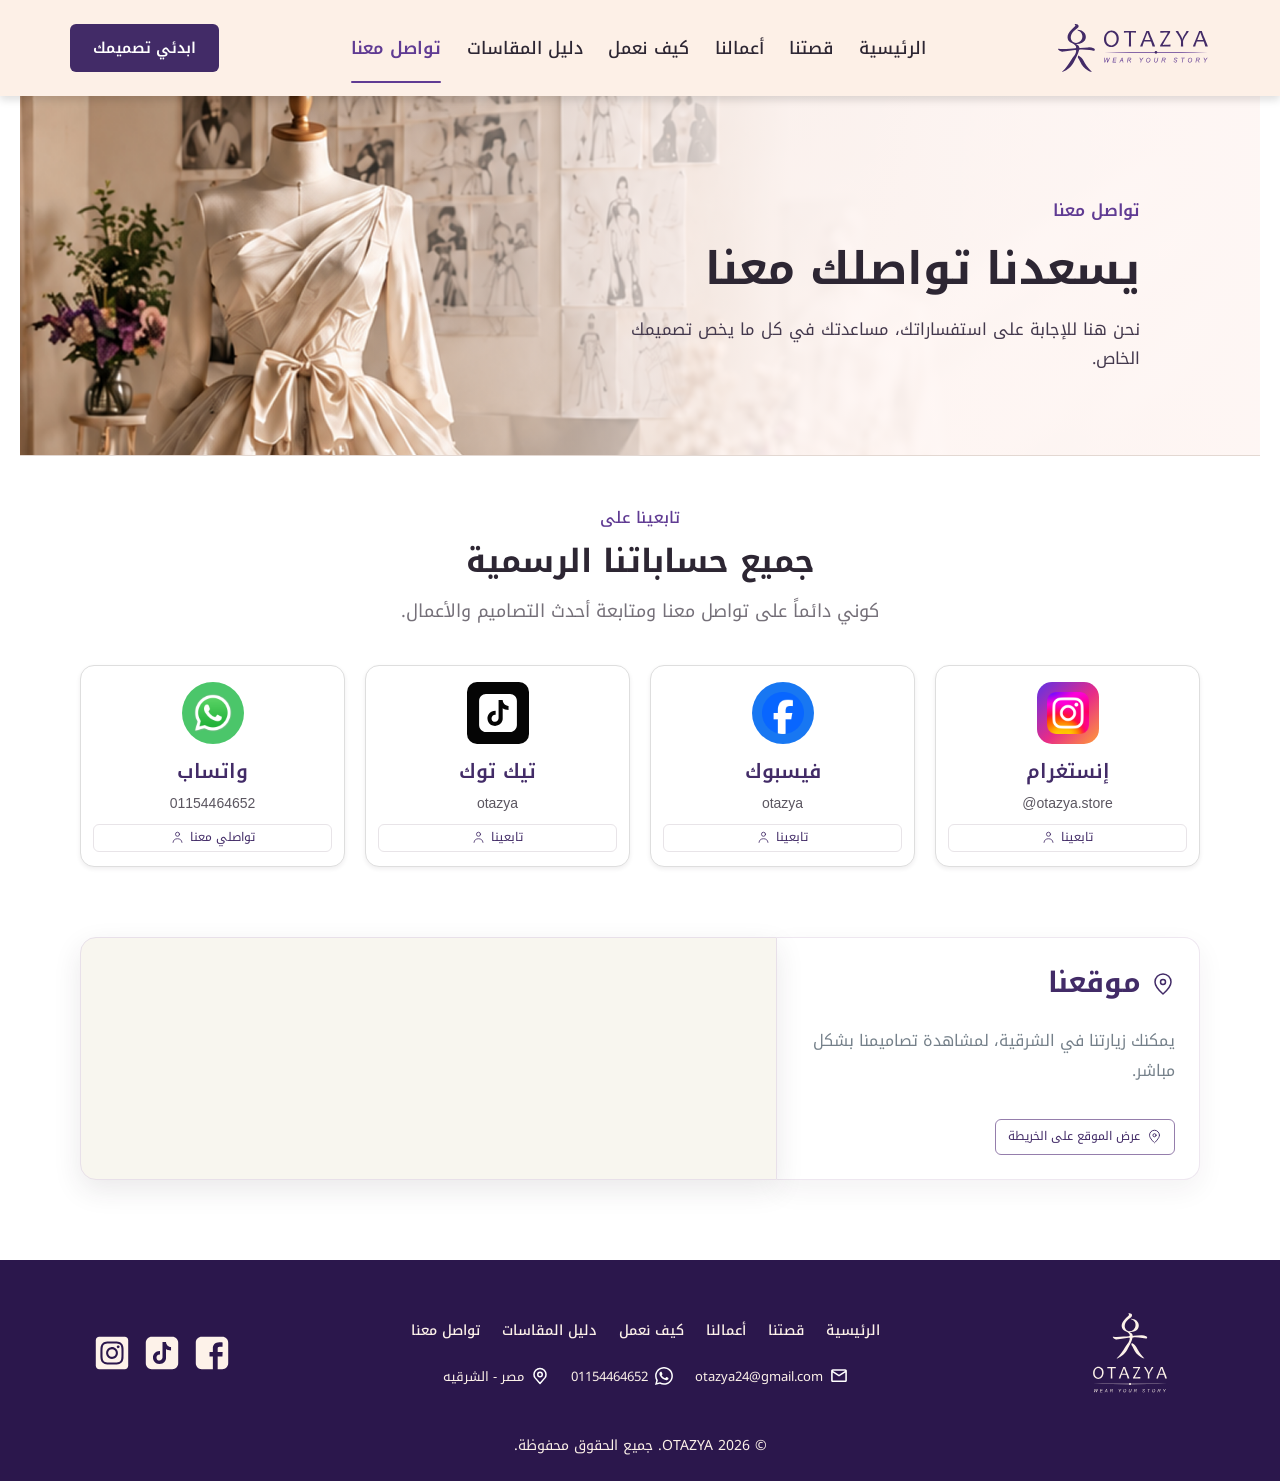
==== commit d8050dbe: "Update website" ====
--- a/contact.html
+++ b/contact.html
@@ -154,7 +154,7 @@
               </svg>
               موقعنا
             </h2>
-            <p>يمكنك زيارتنا في الشرقية - القورين، لمشاهدة تصاميمنا بشكل مباشر.</p>
+            <p>يمكنك زيارتنا في الشرقية، لمشاهدة تصاميمنا بشكل مباشر.</p>
             <a
               class="button button-outline"
               href="https://www.google.com/maps/search/?api=1&query=OTAZYA%2C%20El-Qurein%2C%20Egypt%2C%2044667"
@@ -205,7 +205,7 @@
                 target="_blank"
                 rel="noopener noreferrer"
               >
-                <img src="assets/icons/location.svg" alt="" />الشرقية - القورين
+                <img src="assets/icons/location.svg" alt="" />مصر - الشرقيه 
               </a>
             </div>
           </div>
